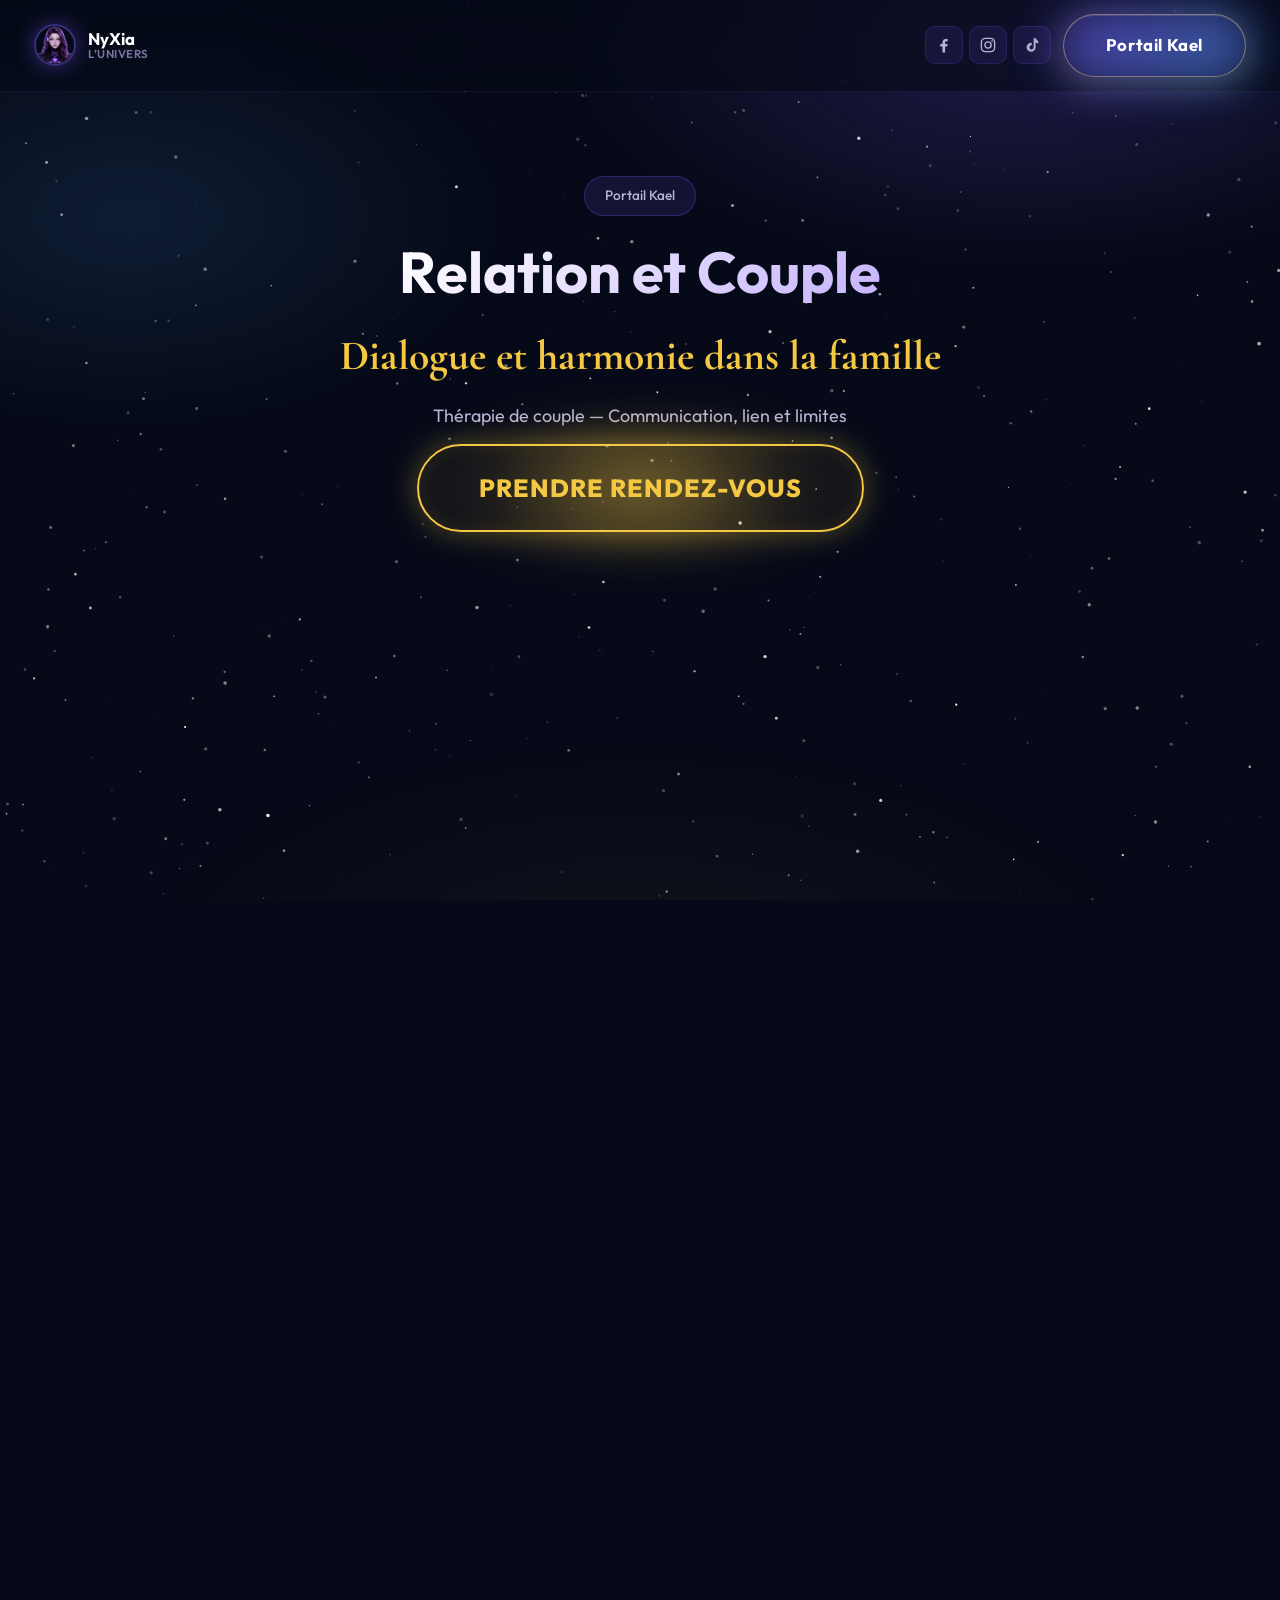
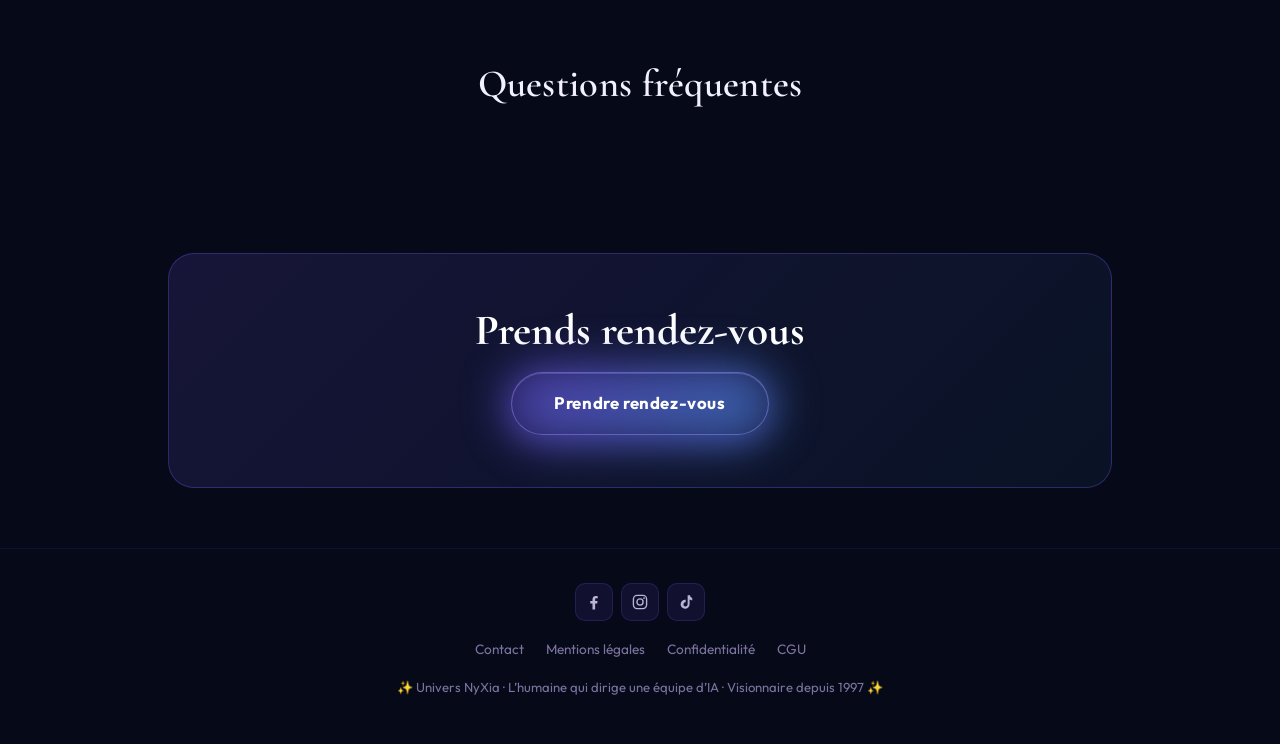
==== index.html @ 46ba29c6 "Add files via upload" ====
<!DOCTYPE html>
<html lang="fr">
<head>
<meta charset="UTF-8">
<meta name="viewport" content="width=device-width, initial-scale=1.0">
<title>Portail Kael | NyXia</title>
<meta name="description" content="Relation & Famille">
<link rel="icon" type="image/png" href="/images/FavIcon.png">
<link rel="preconnect" href="https://fonts.googleapis.com">
<link rel="preconnect" href="https://fonts.gstatic.com" crossorigin>
<link href="https://fonts.googleapis.com/css2?family=Cormorant+Garamond:ital,wght@0,500;0,600;0,700;1,600&family=Outfit:wght@300;400;500;600;700;800&family=Space+Grotesk:wght@500;600;700&display=swap" rel="stylesheet">
<link rel="stylesheet" href="/css/index.css">
</head>
<body>
<canvas id="starry-canvas"></canvas>
<div class="aura"></div>

<header class="site-header" id="nx-header"><a class="brand" href="/"><img src="/images/NyXia.png" alt="NyXia"><span class="brand-name"><b>NyXia</b><span>L’univers</span></span></a><div class="header-right"><div class="socials"><a class="social-btn" href="https://www.facebook.com/LeMiroirdeNyXia/" target="_blank" rel="noopener" aria-label="Facebook" title="Facebook"><svg viewBox="0 0 24 24" width="18" height="18" aria-hidden="true"><path fill="currentColor" d="M13.5 22v-8h2.8l.4-3.2h-3.2V8.7c0-.9.3-1.6 1.7-1.6H17V4.2c-.3 0-1.4-.2-2.6-.2-2.6 0-4.4 1.6-4.4 4.5v2.3H7V14h3v8h3.5z"/></svg></a><a class="social-btn" href="https://www.instagram.com/nyxia_ia/" target="_blank" rel="noopener" aria-label="Instagram" title="Instagram"><svg viewBox="0 0 24 24" width="18" height="18" aria-hidden="true"><rect x="3.2" y="3.2" width="17.6" height="17.6" rx="5" ry="5" fill="none" stroke="currentColor" stroke-width="1.8"/><circle cx="12" cy="12" r="4.1" fill="none" stroke="currentColor" stroke-width="1.8"/><circle cx="17.4" cy="6.8" r="1.15" fill="currentColor"/></svg></a><a class="social-btn" href="https://www.tiktok.com/@lemiroirdenyxia" target="_blank" rel="noopener" aria-label="TikTok" title="TikTok"><svg viewBox="0 0 24 24" width="18" height="18" aria-hidden="true"><path fill="currentColor" d="M14.2 3h3.1c.3 1.7 1.3 3.1 3 3.8v3.1c-1.2 0-2.4-.4-3.5-1.1v6.2a6 6 0 1 1-5.2-5.9v3.2a2.8 2.8 0 1 0 2.6 2.8V3z"/></svg></a></div><span class="cta-glass-wrap"><a class="btn-glass" style="border-color:rgba(244,200,66,.55);box-shadow:inset 0 1px 0 rgba(255,255,255,.18),0 8px 30px rgba(244,200,66,.16)" href="/login.html">Portail Kael</a></span></div></header>
<section class="hero" id="nx-hero"><span class="hero-eyebrow">Portail Kael </span><h1>Relation et Couple </h1><h2>Dialogue et harmonie dans la famille</h2><div class="hero-lead">Thérapie de couple — Communication, lien et limites</div><div class="hero-cta"><span class="cta-gold-wrap"><a class="btn-gold-xl" href="/login.html">Prendre Rendez-vous</a></span></div></section>
<section class="section-wrap" id="nx-problem"></section>
<section class="section-wrap" id="nx-journey"></section>
<section class="section-wrap" id="nx-content"></section>
<section class="section-wrap" id="nx-formation"></section>
<section class="section-wrap" id="nx-evolution"></section>
<section class="section-wrap" id="nx-atelier"></section>
<section class="section-wrap" id="nx-results"></section>
<section class="section-wrap" id="nx-proof"></section>
<section class="section-wrap" id="nx-tools"></section>
<section class="section-wrap" id="nx-transform"></section>
<section class="section-wrap" id="nx-faq"><div class="section-head"><h2 class="display">Questions fréquentes</h2></div></section>
<section class="cercle" id="nx-cta"><div class="cercle-inner"><h2>Prends rendez-vous</h2><div class="cercle-cta"><span class="cta-glass-wrap"><a class="btn-glass" href="#">Prendre rendez-vous</a></span></div></div></section>
<footer class="footer" id="nx-footer"><div class="footer-socials"><a class="social-btn" href="https://www.facebook.com/LeMiroirdeNyXia/" target="_blank" rel="noopener" aria-label="Facebook" title="Facebook"><svg viewBox="0 0 24 24" width="18" height="18" aria-hidden="true"><path fill="currentColor" d="M13.5 22v-8h2.8l.4-3.2h-3.2V8.7c0-.9.3-1.6 1.7-1.6H17V4.2c-.3 0-1.4-.2-2.6-.2-2.6 0-4.4 1.6-4.4 4.5v2.3H7V14h3v8h3.5z"/></svg></a><a class="social-btn" href="https://www.instagram.com/nyxia_ia/" target="_blank" rel="noopener" aria-label="Instagram" title="Instagram"><svg viewBox="0 0 24 24" width="18" height="18" aria-hidden="true"><rect x="3.2" y="3.2" width="17.6" height="17.6" rx="5" ry="5" fill="none" stroke="currentColor" stroke-width="1.8"/><circle cx="12" cy="12" r="4.1" fill="none" stroke="currentColor" stroke-width="1.8"/><circle cx="17.4" cy="6.8" r="1.15" fill="currentColor"/></svg></a><a class="social-btn" href="https://www.tiktok.com/@lemiroirdenyxia" target="_blank" rel="noopener" aria-label="TikTok" title="TikTok"><svg viewBox="0 0 24 24" width="18" height="18" aria-hidden="true"><path fill="currentColor" d="M14.2 3h3.1c.3 1.7 1.3 3.1 3 3.8v3.1c-1.2 0-2.4-.4-3.5-1.1v6.2a6 6 0 1 1-5.2-5.9v3.2a2.8 2.8 0 1 0 2.6 2.8V3z"/></svg></a></div><div class="footer-links"><a href="https://m.me/LeMiroirdeNyXia">Contact</a><a href="#">Mentions légales</a><a href="#">Confidentialité</a><a href="#">CGU</a></div><p class="footer-sign">✨ Univers NyXia · L’humaine qui dirige une équipe d’IA · Visionnaire depuis 1997 ✨</p></footer>

<script src="/js/starry-bg.js" defer></script>
</body>
</html>
---- css/index.css ----
*,*::before,*::after{margin:0;padding:0;box-sizing:border-box}
:root{
  --bg-deep:#060a18; --bg-card:#0e1430; --bg-card-hover:#141b3d;
  --primary:#7B5CFF; --secondary:#5A6CFF; --primary-light:#a78bfa; --blue:#4FA3FF;
  --primary-glow:rgba(123,92,255,.35); --gold:#F4C842; --green:#34d399;
  --text:#f1f0ff; --text-secondary:#b9b3d6; --text-muted:#7c73a0;
  --border:rgba(123,92,255,.18); --radius:18px; --radius-sm:11px;
  --shadow-glow:0 16px 48px rgba(123,92,255,.16);
  --transition:.3s cubic-bezier(.4,0,.2,1);
}
html{scroll-behavior:smooth}
body{font-family:Outfit,-apple-system,BlinkMacSystemFont,sans-serif;background:var(--bg-deep);color:var(--text);line-height:1.6;min-height:100vh;overflow-x:hidden}
a{color:var(--primary-light);text-decoration:none;transition:color var(--transition)}
a:hover{color:#fff}
img{max-width:100%;display:block}
button{cursor:pointer;font-family:inherit;border:none;outline:none;color:inherit}
:focus-visible{outline:2px solid var(--primary-light);outline-offset:3px;border-radius:6px}
.display{font-family:'Cormorant Garamond',Georgia,serif;font-weight:700;letter-spacing:.3px}

#starry-canvas{position:fixed;inset:0;z-index:0;pointer-events:none}
.aura{position:fixed;inset:0;z-index:0;pointer-events:none;
  background:
    radial-gradient(60% 40% at 80% 6%,rgba(123,92,255,.2),transparent 60%),
    radial-gradient(50% 40% at 10% 24%,rgba(79,163,255,.12),transparent 60%),
    radial-gradient(70% 50% at 50% 112%,rgba(244,200,66,.06),transparent 60%);
}

/* ─────────── HEADER ─────────── */
.site-header{
  position:sticky;top:0;z-index:20;display:flex;align-items:center;justify-content:space-between;gap:16px;
  padding:14px clamp(16px,4vw,34px);border-bottom:1px solid rgba(123,92,255,.1);
  backdrop-filter:blur(14px);background:rgba(6,10,24,.62);
}
.brand{display:flex;align-items:center;gap:12px;color:#fff;font-weight:600}
.brand img{width:42px;height:42px;border-radius:50%;object-fit:cover;border:2px solid rgba(123,92,255,.45);box-shadow:0 0 22px rgba(123,92,255,.4)}
.brand-name{display:flex;flex-direction:column;line-height:1.1}
.brand-name b{font-size:1.05rem;font-weight:700}
.brand-name span{font-size:.72rem;color:var(--text-muted);letter-spacing:.5px;text-transform:uppercase}
.header-right{display:flex;align-items:center;gap:12px;flex-wrap:wrap;justify-content:flex-end}
.socials{display:flex;gap:6px}
.social-btn{width:38px;height:38px;border-radius:10px;display:flex;align-items:center;justify-content:center;
  background:rgba(123,92,255,.1);border:1px solid var(--border);color:var(--text-secondary);transition:all var(--transition)}
.social-btn:hover{color:#fff;border-color:var(--primary);background:rgba(123,92,255,.22);transform:translateY(-1px)}
.social-btn svg{width:18px;height:18px;fill:currentColor}
.btn-primary{padding:10px 22px;border-radius:var(--radius-sm);background:linear-gradient(135deg,var(--primary),var(--secondary));
  color:#fff;font-size:.875rem;font-weight:600;white-space:nowrap;box-shadow:0 4px 16px var(--primary-glow);
  transition:transform var(--transition),box-shadow var(--transition)}
.btn-primary:hover{transform:translateY(-1px);box-shadow:0 6px 26px var(--primary-glow);color:#fff}
.btn-ghost{padding:10px 22px;border-radius:var(--radius-sm);white-space:nowrap;background:rgba(123,92,255,.1);
  border:1px solid var(--border);color:var(--text);font-size:.875rem;font-weight:600;transition:all var(--transition)}
.btn-ghost:hover{border-color:var(--primary);background:rgba(123,92,255,.2);color:#fff}
@media(max-width:560px){.socials{display:none}}

/* ─────────── HERO ─────────── */
.hero{position:relative;z-index:1;max-width:1120px;margin:0 auto;
  padding:clamp(44px,7vw,84px) clamp(20px,4vw,28px) 30px;text-align:center}
.hero-eyebrow{display:inline-flex;align-items:center;gap:8px;padding:8px 20px;border-radius:50px;
  background:rgba(123,92,255,.12);border:1px solid rgba(123,92,255,.28);color:var(--text-secondary);
  font-size:.85rem;font-weight:500;margin-bottom:24px}
.hero h1{font-size:clamp(2.2rem,5.4vw,3.6rem);line-height:1.1;margin-bottom:20px;
  background:linear-gradient(135deg,#fff 26%,var(--primary-light));
  -webkit-background-clip:text;-webkit-text-fill-color:transparent;background-clip:text}
.hero h2{font-family:'Cormorant Garamond',serif;font-size:clamp(1.8rem,4vw,2.6rem);color:var(--gold);margin-bottom:12px}
.hero-lead{color:var(--text-secondary);font-size:1.12rem;max-width:640px;margin:0 auto 14px}
.hero-lead b{color:#fff;font-weight:600}
.hero-note{color:var(--text-muted);font-size:.98rem;font-style:italic;max-width:560px;margin:0 auto 28px}
.hero-cta{display:flex;flex-wrap:wrap;gap:12px;justify-content:center}

/* ─────────── GLOBAL LAYOUTS ─────────── */
.section-wrap{position:relative;z-index:1;max-width:1000px;margin:0 auto;padding:clamp(30px,5vw,52px) clamp(20px,4vw,28px)}
.section-head{text-align:center;margin-bottom:34px}

.section-head .kicker{
  display:block;
  color:var(--gold);
  font-family:'Cormorant Garamond',Georgia,serif;
  font-size:clamp(2.2rem, 4.5vw, 3.2rem); 
  font-weight:700;
  letter-spacing:1px;
  text-transform:uppercase;
  margin-bottom:16px;
  text-shadow:0 0 20px rgba(244,200,66,0.4);
  line-height:1.1;
}

.section-head h2{font-size:clamp(1.8rem, 3.2vw, 2.4rem); color:var(--text); margin-bottom:8px; font-weight:600;}
.section-head h3{font-family:'Cormorant Garamond',serif;font-size:1.8rem;color:var(--primary-light);margin-top:10px}
.section-head p{color:var(--text-muted);font-size:.98rem;max-width:560px;margin:0 auto}
.text-block{max-width:700px;margin:0 auto;text-align:center;color:var(--text-secondary);}
.text-block p{margin-bottom:1rem;}
.text-block h3{font-family:'Cormorant Garamond',Georgia,serif;color:var(--text);font-size:1.8rem;margin:1.5rem 0 0.5rem;}
.text-block h2{font-family:'Cormorant Garamond',serif;font-size:clamp(1.8rem,4vw,2.5rem);color:#fff;margin:1.5rem 0 0.5rem;}
.text-block strong{color:#fff;font-weight:600;}

/* ─────────── IMAGE GLOW & FLOAT ─────────── */
.img-frame{position:relative;max-width:700px;margin:40px auto;padding:10px;border-radius:var(--radius);border:1px solid rgba(123,92,255,.2);background:rgba(14,20,48,.4)}
.img-frame::before{content:'';position:absolute;top:50%;left:50%;transform:translate(-50%,-50%);width:100%;height:100%;max-width:500px;max-height:500px;background:radial-gradient(circle,var(--primary-glow),transparent 70%);z-index:-1;filter:blur(30px);opacity:0.6;pointer-events:none;animation:glow-pulse 4s ease-in-out infinite}
.img-frame img{width:100%;height:auto;border-radius:14px;animation:float-soft 6s ease-in-out infinite;box-shadow:0 10px 30px rgba(0,0,0,0.3)}
.img-frame.large{max-width:800px}
@keyframes float-soft{0%,100%{transform:translateY(0)}50%{transform:translateY(-10px)}}
@keyframes glow-pulse{0%,100%{opacity:0.4}50%{opacity:0.8}}

.split-layout{display:grid;grid-template-columns:1fr 1fr;gap:40px;align-items:center;margin:40px 0;}
@media(max-width:760px){.split-layout{grid-template-columns:1fr}}

/* ─────────── PARCOURS LIST ─────────── */
.parcours-list{text-align:left;max-width:700px;margin:30px auto;display:grid;grid-template-columns:1fr 1fr;gap:20px}
@media(max-width:680px){.parcours-list{grid-template-columns:1fr}}
.parcours-item{padding-left:20px;border-left:2px solid rgba(123,92,255,.3)}
.parcours-item h4{font-family:'Cormorant Garamond',serif;font-size:1.3rem;color:var(--gold);margin-bottom:4px}
.parcours-item p{font-size:.9rem;color:var(--text-secondary)}

/* ─────────── CHAT BULLES ─────────── */
.chat-container{background:var(--bg-card);border:1px solid var(--border);border-radius:var(--radius);padding:24px;margin:20px 0;display:flex;flex-direction:column;gap:16px}
.chat-bubble{padding:14px 20px;border-radius:16px;max-width:85%;font-size:.95rem;line-height:1.5}
.chat-writer{background:rgba(79,163,255,.1);border:1px solid rgba(79,163,255,.3);align-self:flex-start;border-bottom-left-radius:4px}
.chat-alex{background:rgba(244,200,66,.1);border:1px solid rgba(244,200,66,.3);align-self:flex-end;border-bottom-right-radius:4px;color:#F4C842}
.chat-author{font-size:.75rem;font-weight:700;text-transform:uppercase;letter-spacing:1px;margin-bottom:4px;display:block}

/* ─────────── FEATURES BADGES ─────────── */
.features-row{display:flex;flex-wrap:wrap;gap:10px;justify-content:center;margin:24px 0}
.feature-badge{background:rgba(123,92,255,.1);border:1px solid rgba(123,92,255,.3);color:var(--primary-light);padding:8px 16px;border-radius:50px;font-size:.85rem;font-weight:600}
.feature-badge.gold{color:var(--gold);border-color:rgba(244,200,66,.3);background:rgba(244,200,66,.1)}

/* ─────────── ATELIER GRID & PASTILLES ─────────── */
.atelier-grid{display:grid;grid-template-columns:repeat(auto-fit,minmax(280px,1fr));gap:18px;margin-top:30px}
.atelier-card{background:linear-gradient(180deg,rgba(14,20,48,.7),rgba(14,20,48,.35));border:1px solid var(--border);border-radius:var(--radius);padding:24px;text-align:center;transition:all var(--transition)}
.atelier-card:hover{border-color:rgba(123,92,255,.4);transform:translateY(-3px);box-shadow:var(--shadow-glow)}

.atelier-pastille{width:100px;height:100px;border-radius:50%;margin:0 auto 16px;overflow:hidden;display:flex;align-items:center;justify-content:center;border:2px solid rgba(123,92,255,.45);background:rgba(15,28,63,.8);box-shadow:0 0 30px rgba(123,92,255,.4);position:relative}
.atelier-pastille img{width:100%;height:100%;object-fit:cover}
.atelier-pastille::after{content:'';position:absolute;inset:0;border-radius:50%;box-shadow:inset 0 0 20px rgba(123,92,255,.2);pointer-events:none}

.atelier-card h4{font-family:'Cormorant Garamond',serif;font-size:1.6rem;color:#fff;margin-bottom:4px}
.atelier-card .role{color:var(--gold);font-size:.8rem;font-weight:700;text-transform:uppercase;letter-spacing:1px;margin-bottom:12px;display:block}
.atelier-card p{font-size:.9rem;color:var(--text-secondary)}

/* ─────────── TEMOIGNAGES / AUTEURS & COUVERTURES ─────────── */
.auteurs-grid{display:grid;grid-template-columns:repeat(auto-fit,minmax(280px,1fr));gap:20px;margin-top:30px}
.auteur-card{background:rgba(14,20,48,.7);border:1px solid var(--border);border-radius:var(--radius);padding:30px 24px;text-align:center;transition:all var(--transition)}
.auteur-card:hover{border-color:rgba(244,200,66,.4);box-shadow:0 0 25px rgba(244,200,66,.15)}

.auteur-cover{
  width:140px; height:140px; margin:0 auto 20px; border-radius:12px; overflow:hidden; 
  border:2px solid rgba(123,92,255,.4); background:rgba(15,28,63,.8); 
  box-shadow:0 0 25px rgba(123,92,255,.35); position:relative; 
  animation:float-soft 6s ease-in-out infinite;
}
.auteur-cover img{width:100%; height:100%; object-fit:cover}
.auteur-cover::after{content:''; position:absolute; inset:0; box-shadow: inset 0 0 20px rgba(0,0,0,0.4); pointer-events:none;}

.auteur-card h4{font-family:'Cormorant Garamond',serif;font-size:1.6rem;color:var(--primary-light);margin-bottom:4px}
.auteur-card h5{font-size:1rem;color:var(--gold);margin-bottom:12px;font-weight:600}
.auteur-card p{font-size:.9rem;color:var(--text-secondary)}

/* ─────────── BANDEAU LIVRES 3D ─────────── */
.books-banner{
  width:100%; max-width:1100px; margin:50px auto; overflow:hidden; padding:20px 0; position:relative;
  -webkit-mask-image:linear-gradient(to right, transparent, #000 10%, #000 90%, transparent);
  mask-image:linear-gradient(to right, transparent, #000 10%, #000 90%, transparent);
}
.books-track{
  display:flex; gap:40px; width:max-content; 
  animation:scroll-left 25s linear infinite;
}
.book-item{
  width:160px; height:240px; border-radius:6px; overflow:hidden; border:1px solid rgba(123,92,255,.3); background:#0e1430;
  box-shadow:0 15px 40px rgba(0,0,0,0.5), 0 0 20px var(--primary-glow);
  transform:perspective(1000px) rotateY(-15deg); 
  transition:transform 0.3s ease;
}
.book-item:hover{ animation-play-state:paused; transform:perspective(1000px) rotateY(0deg) scale(1.05); }
.book-item img{width:100%; height:100%; object-fit:cover}
@keyframes scroll-left { 0% { transform: translateX(0); } 100% { transform: translateX(-50%); } }

.diane-block{margin-top:30px;background:linear-gradient(135deg,rgba(123,92,255,.14),rgba(79,163,255,.06));border:1px solid rgba(123,92,255,.3);padding:30px;border-radius:var(--radius);text-align:center}

/* ─────────── START CARDS (Tu peux commencer) ─────────── */
.start-cards{display:grid;grid-template-columns:repeat(auto-fit,minmax(280px,1fr));gap:16px;max-width:800px;margin:30px auto}
.start-card{background:rgba(14,20,48,.6);border-left:3px solid var(--gold);padding:18px 22px;border-radius:0 12px 12px 0;color:var(--text);font-weight:500;transition:transform var(--transition)}
.start-card:hover{transform:translateX(5px)}

/* ─────────── FAQ ACCORDION ─────────── */
.faq-container{max-width:800px;margin:30px auto}
.faq-item{background:var(--bg-card);border:1px solid var(--border);border-radius:var(--radius-sm);margin-bottom:12px;overflow:hidden}
.faq-item summary{padding:18px 24px;cursor:pointer;font-family:'Cormorant Garamond',serif;font-size:1.2rem;color:var(--text);font-weight:600;list-style:none;display:flex;justify-content:space-between;align-items:center}
.faq-item summary::-webkit-details-marker{display:none}
.faq-item summary::after{content:'+';font-size:1.5rem;color:var(--primary-light);transition:transform var(--transition)}
.faq-item[open] summary::after{transform:rotate(45deg)}
.faq-content{padding:0 24px 18px;color:var(--text-secondary);font-size:.95rem;line-height:1.6}

/* ─────────── CERCLE (invitation) ─────────── */
.cercle{position:relative;z-index:1;max-width:1000px;margin:0 auto;padding:clamp(28px,5vw,52px) clamp(20px,4vw,28px) 60px}
.cercle-inner{text-align:center;background:linear-gradient(135deg,rgba(123,92,255,.14),rgba(79,163,255,.06));
  border:1px solid rgba(123,92,255,.3);border-radius:26px;padding:clamp(30px,5vw,52px)}
.cercle-inner .kicker{color:var(--primary-light);font-size:.9rem;font-weight:600;margin-bottom:12px; display:block; text-transform:uppercase; letter-spacing:1px;}
.cercle-inner h2{font-family:'Cormorant Garamond',Georgia,serif;font-weight:700;font-size:clamp(1.9rem,3.8vw,2.7rem);color:#fff;line-height:1.15;margin-bottom:16px}
.cercle-inner p{color:var(--text-secondary);font-size:1.02rem;line-height:1.65;max-width:620px;margin:0 auto 24px}
.cercle-cta{display:flex;flex-wrap:wrap;gap:12px;justify-content:center}

/* ─────────── FOOTER ─────────── */
.footer{position:relative;z-index:1;text-align:center;padding:34px 20px 46px;border-top:1px solid rgba(123,92,255,.1)}
.footer-socials{display:flex;gap:8px;justify-content:center;margin-bottom:18px}
.footer-links{display:flex;flex-wrap:wrap;gap:8px 22px;justify-content:center;margin-bottom:16px}
.footer-links a{color:var(--text-muted);font-size:.85rem}
.footer-links a:hover{color:var(--primary-light)}
.footer-sign{color:var(--text-muted);font-size:.82rem}
.footer-sign b{color:var(--primary-light);font-weight:600}

/* ─────────── BOUTON GLASS ─────────── */
.cta-glass-wrap{display:inline-block;animation:float-soft 5s ease-in-out infinite}
.btn-glass{
  position:relative; z-index:1; display:inline-block;
  padding:17px 42px; border-radius:50px;
  font-size:1.05rem; font-weight:700; letter-spacing:.6px; white-space:nowrap;
  color:#fff; background:rgba(123,92,255,.10);
  border:1px solid rgba(167,139,250,.5);
  backdrop-filter:blur(12px); -webkit-backdrop-filter:blur(12px);
  box-shadow:inset 0 1px 0 rgba(255,255,255,.18), 0 8px 30px rgba(123,92,255,.25);
  transition:transform .35s cubic-bezier(.4,0,.2,1), background .35s ease, box-shadow .35s ease, border-color .35s ease;
}
.btn-glass::before{
  content:''; position:absolute; inset:-7px; border-radius:inherit; z-index:-1;
  background:linear-gradient(135deg,var(--primary),var(--blue));
  filter:blur(24px); opacity:.55;
  animation:glow-pulse 4s ease-in-out infinite;
}
.btn-glass:hover{
  transform:translateY(-3px); color:#fff;
  background:rgba(123,92,255,.20); border-color:rgba(167,139,250,.85);
  box-shadow:inset 0 1px 0 rgba(255,255,255,.28), 0 14px 42px rgba(123,92,255,.45);
}

/* ─────────── BOUTON OR XL ─────────── */
.cta-gold-wrap{display:inline-block;animation:float-soft 5s ease-in-out infinite}
.btn-gold-xl{
  position:relative; z-index:1; display:inline-block;
  padding:22px 60px; border-radius:50px;
  font-size:clamp(1.15rem,2.6vw,1.55rem);
  font-weight:800; letter-spacing:1px; text-transform:uppercase;
  color:var(--gold); background:rgba(244,200,66,.06);
  border:2px solid var(--gold);
  box-shadow:0 0 30px rgba(244,200,66,.35), inset 0 0 20px rgba(244,200,66,.10);
  transition:transform .35s cubic-bezier(.4,0,.2,1), background .35s ease, box-shadow .35s ease, color .35s ease;
}
.btn-gold-xl::before{
  content:''; position:absolute; inset:-12px; border-radius:inherit; z-index:-1;
  background:radial-gradient(circle, rgba(244,200,66,.6), transparent 70%);
  filter:blur(26px); opacity:.7;
  animation:glow-pulse 3.5s ease-in-out infinite;
}
.btn-gold-xl:hover{
  transform:translateY(-3px) scale(1.03); color:#fff;
  background:rgba(244,200,66,.16);
  box-shadow:0 0 55px rgba(244,200,66,.6), inset 0 0 26px rgba(244,200,66,.22);
}
@media(max-width:560px){.btn-gold-xl{padding:18px 34px;letter-spacing:.5px}.btn-glass{padding:15px 32px}}

@media(prefers-reduced-motion:reduce){*{animation:none!important;scroll-behavior:auto!important;transition:none!important}}

/* ── Preuve sociale ── */
.quote-card {
  background: rgba(14,20,48,.7);
  border: 1px solid var(--border);
  border-left: 4px solid var(--gold);
  padding: 24px;
  border-radius: 0 12px 12px 0;
  margin: 10px auto;
  max-width: 600px;
  text-align: left;
  font-style: italic;
}
.quote-hook{color:var(--gold); font-weight:700; font-style:normal; font-size:1.08rem; line-height:1.5; margin-bottom:12px}
.testi-author{display:block; margin-top:10px; color:var(--primary-light); font-weight:700; font-style:normal; font-size:.95rem}
.testi-grid {
  display: flex;
  flex-wrap: wrap;
  gap: 24px;
  justify-content: center;
  margin-top: 30px;
}
.testi-video {
  flex: 1 1 250px;
  max-width: 300px;
  border-radius: 16px;
  overflow: hidden;
  border: 1px solid var(--border);
  background: #000;
  box-shadow: 0 10px 30px rgba(0,0,0,0.3);
}
.testi-video video {
  width: 100%;
  height: auto;
  display: block;
}
.testi-video.large-video {
  max-width: 380px;
}
.testi-video-solo {
  display: flex;
  justify-content: center;
  margin: 34px auto 44px;
}
.testi-fb {
  flex: 1 1 300px;
  max-width: 450px;
  border-radius: 16px;
  overflow: hidden;
  border: 1px solid var(--border);
  background: rgba(14,20,48,.7);
  padding: 15px;
  box-shadow: 0 10px 30px rgba(0,0,0,0.3);
  display: flex;
  flex-direction: column;
  gap: 12px;
}
.testi-fb img {
  width: 100%;
  height: auto;
  border-radius: 8px;
  display: block;
  box-shadow: 0 4px 12px rgba(0,0,0,0.4);
}
.testi-title {
  text-align: center;
  margin-top: 8px;
  font-family: 'Cormorant Garamond',serif;
  font-size: 1.2rem;
  color: var(--primary-light);
  font-weight: 600;
}
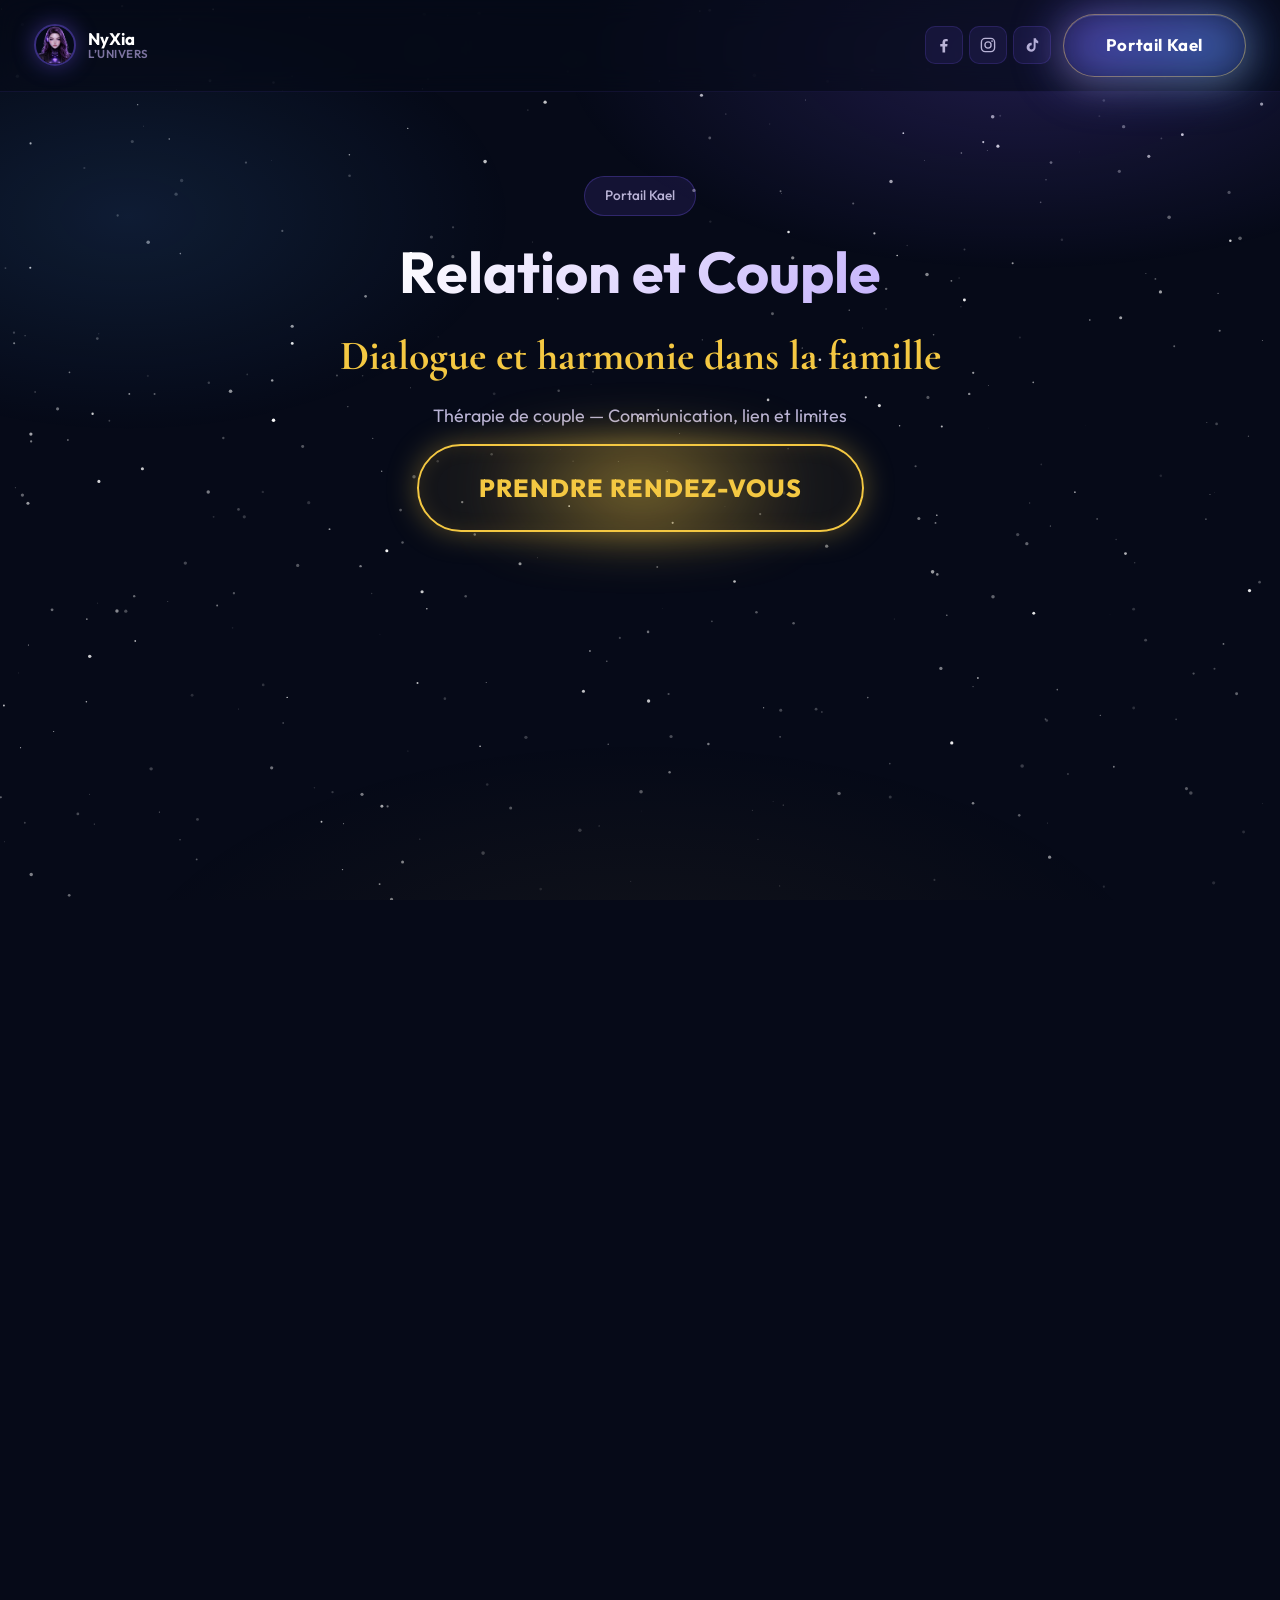
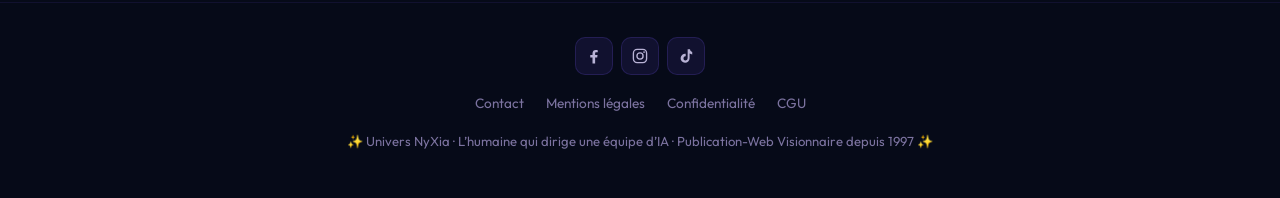
==== commit 6224f065: "Add files via upload" ====
--- a/index.html
+++ b/index.html
@@ -3,7 +3,7 @@
 <head>
 <meta charset="UTF-8">
 <meta name="viewport" content="width=device-width, initial-scale=1.0">
-<title>Portail Kael | NyXia</title>
+<title>Portail Kael - Relation & Couple | NyXia</title>
 <meta name="description" content="Relation & Famille">
 <link rel="icon" type="image/png" href="/images/FavIcon.png">
 <link rel="preconnect" href="https://fonts.googleapis.com">
@@ -27,9 +27,9 @@
 <section class="section-wrap" id="nx-proof"></section>
 <section class="section-wrap" id="nx-tools"></section>
 <section class="section-wrap" id="nx-transform"></section>
-<section class="section-wrap" id="nx-faq"><div class="section-head"><h2 class="display">Questions fréquentes</h2></div></section>
-<section class="cercle" id="nx-cta"><div class="cercle-inner"><h2>Prends rendez-vous</h2><div class="cercle-cta"><span class="cta-glass-wrap"><a class="btn-glass" href="#">Prendre rendez-vous</a></span></div></div></section>
-<footer class="footer" id="nx-footer"><div class="footer-socials"><a class="social-btn" href="https://www.facebook.com/LeMiroirdeNyXia/" target="_blank" rel="noopener" aria-label="Facebook" title="Facebook"><svg viewBox="0 0 24 24" width="18" height="18" aria-hidden="true"><path fill="currentColor" d="M13.5 22v-8h2.8l.4-3.2h-3.2V8.7c0-.9.3-1.6 1.7-1.6H17V4.2c-.3 0-1.4-.2-2.6-.2-2.6 0-4.4 1.6-4.4 4.5v2.3H7V14h3v8h3.5z"/></svg></a><a class="social-btn" href="https://www.instagram.com/nyxia_ia/" target="_blank" rel="noopener" aria-label="Instagram" title="Instagram"><svg viewBox="0 0 24 24" width="18" height="18" aria-hidden="true"><rect x="3.2" y="3.2" width="17.6" height="17.6" rx="5" ry="5" fill="none" stroke="currentColor" stroke-width="1.8"/><circle cx="12" cy="12" r="4.1" fill="none" stroke="currentColor" stroke-width="1.8"/><circle cx="17.4" cy="6.8" r="1.15" fill="currentColor"/></svg></a><a class="social-btn" href="https://www.tiktok.com/@lemiroirdenyxia" target="_blank" rel="noopener" aria-label="TikTok" title="TikTok"><svg viewBox="0 0 24 24" width="18" height="18" aria-hidden="true"><path fill="currentColor" d="M14.2 3h3.1c.3 1.7 1.3 3.1 3 3.8v3.1c-1.2 0-2.4-.4-3.5-1.1v6.2a6 6 0 1 1-5.2-5.9v3.2a2.8 2.8 0 1 0 2.6 2.8V3z"/></svg></a></div><div class="footer-links"><a href="https://m.me/LeMiroirdeNyXia">Contact</a><a href="#">Mentions légales</a><a href="#">Confidentialité</a><a href="#">CGU</a></div><p class="footer-sign">✨ Univers NyXia · L’humaine qui dirige une équipe d’IA · Visionnaire depuis 1997 ✨</p></footer>
+
+
+<footer class="footer" id="nx-footer"><div class="footer-socials"><a class="social-btn" href="https://www.facebook.com/LeMiroirdeNyXia/" target="_blank" rel="noopener" aria-label="Facebook" title="Facebook"><svg viewBox="0 0 24 24" width="18" height="18" aria-hidden="true"><path fill="currentColor" d="M13.5 22v-8h2.8l.4-3.2h-3.2V8.7c0-.9.3-1.6 1.7-1.6H17V4.2c-.3 0-1.4-.2-2.6-.2-2.6 0-4.4 1.6-4.4 4.5v2.3H7V14h3v8h3.5z"/></svg></a><a class="social-btn" href="https://www.instagram.com/nyxia_ia/" target="_blank" rel="noopener" aria-label="Instagram" title="Instagram"><svg viewBox="0 0 24 24" width="18" height="18" aria-hidden="true"><rect x="3.2" y="3.2" width="17.6" height="17.6" rx="5" ry="5" fill="none" stroke="currentColor" stroke-width="1.8"/><circle cx="12" cy="12" r="4.1" fill="none" stroke="currentColor" stroke-width="1.8"/><circle cx="17.4" cy="6.8" r="1.15" fill="currentColor"/></svg></a><a class="social-btn" href="https://www.tiktok.com/@lemiroirdenyxia" target="_blank" rel="noopener" aria-label="TikTok" title="TikTok"><svg viewBox="0 0 24 24" width="18" height="18" aria-hidden="true"><path fill="currentColor" d="M14.2 3h3.1c.3 1.7 1.3 3.1 3 3.8v3.1c-1.2 0-2.4-.4-3.5-1.1v6.2a6 6 0 1 1-5.2-5.9v3.2a2.8 2.8 0 1 0 2.6 2.8V3z"/></svg></a></div><div class="footer-links"><a href="https://m.me/LeMiroirdeNyXia">Contact</a><a href="#">Mentions légales</a><a href="#">Confidentialité</a><a href="#">CGU</a></div><p class="footer-sign">✨ Univers NyXia · L’humaine qui dirige une équipe d’IA · Publication-Web Visionnaire depuis 1997 ✨</p></footer>
 
 <script src="/js/starry-bg.js" defer></script>
 </body>
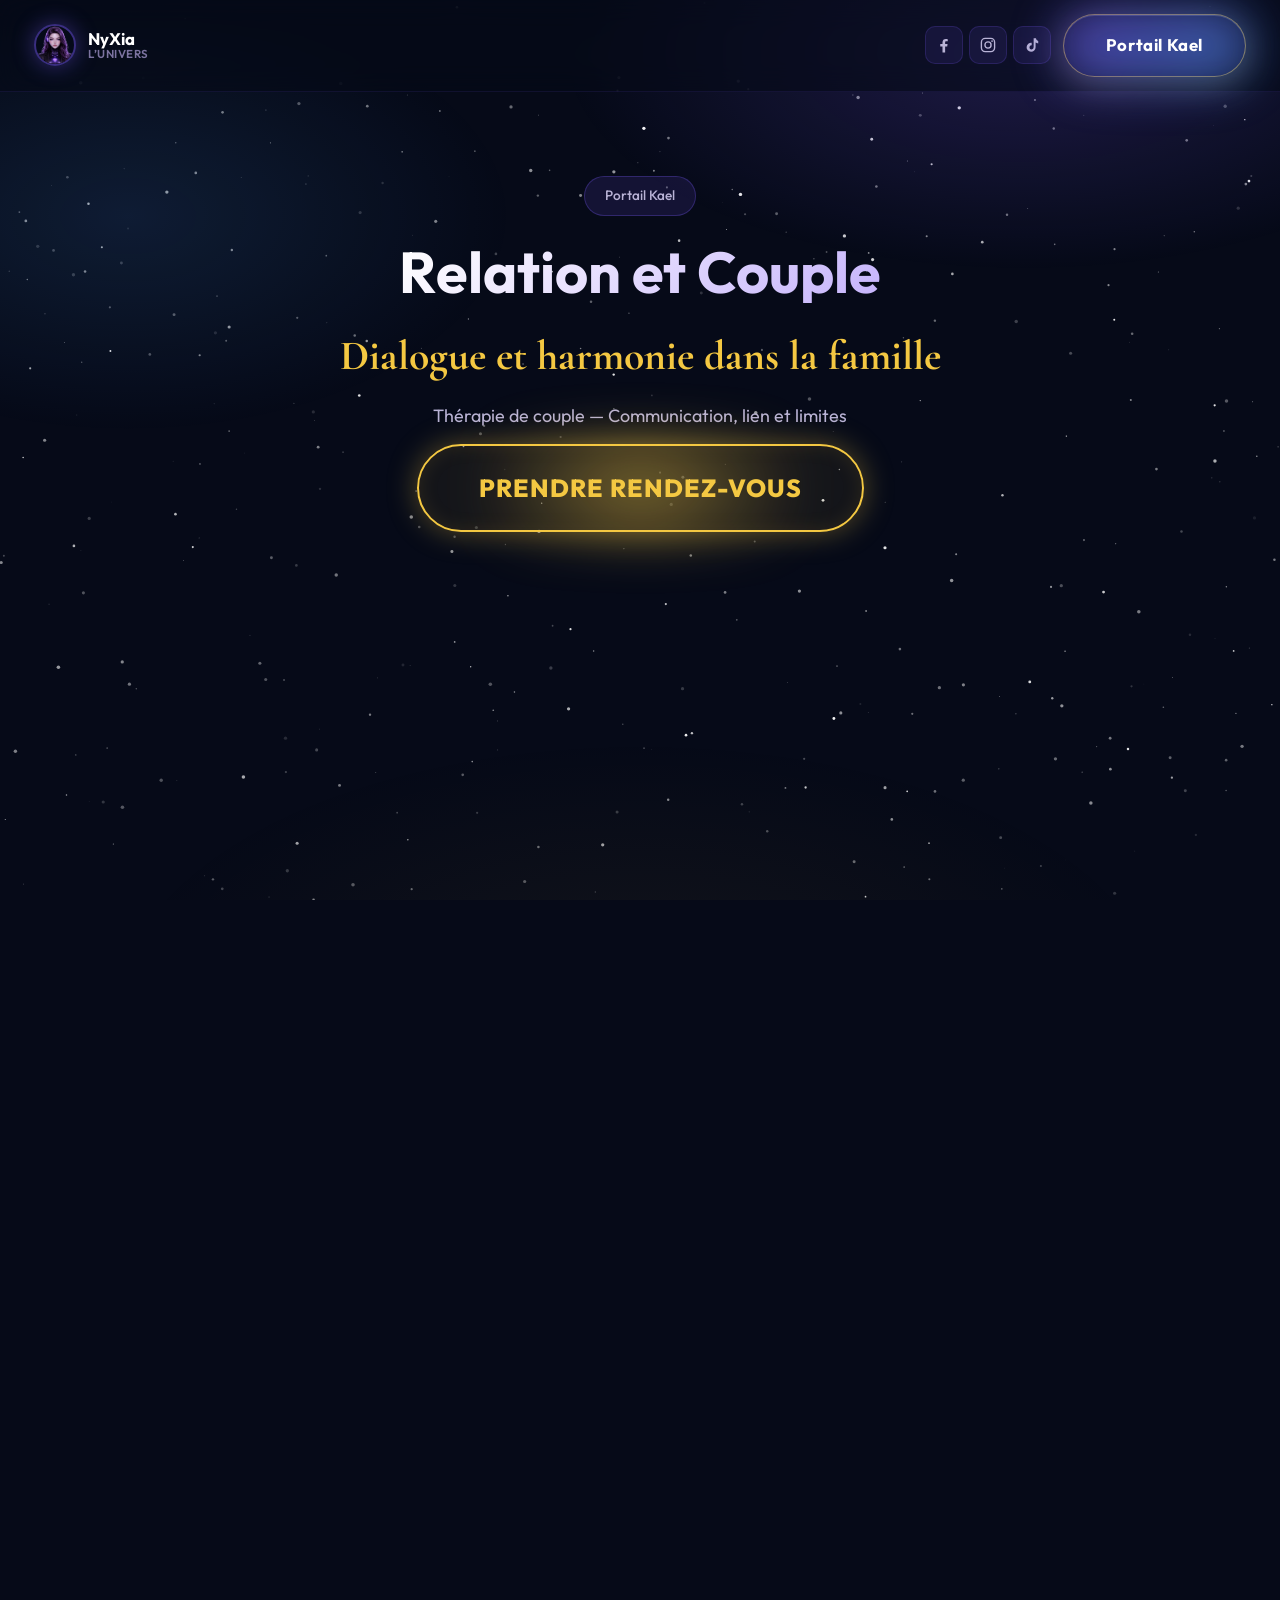
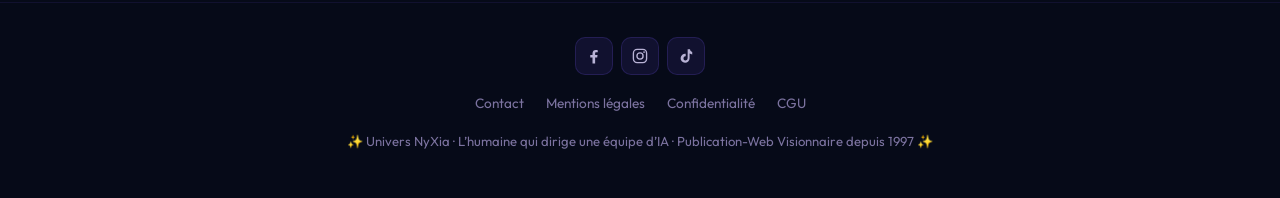
==== commit 13c45b00: "Fix social media links in site header Updated social media links in the header for Facebook, Instagr" ====
--- a/index.html
+++ b/index.html
@@ -15,7 +15,7 @@
 <canvas id="starry-canvas"></canvas>
 <div class="aura"></div>
 
-<header class="site-header" id="nx-header"><a class="brand" href="/"><img src="/images/NyXia.png" alt="NyXia"><span class="brand-name"><b>NyXia</b><span>L’univers</span></span></a><div class="header-right"><div class="socials"><a class="social-btn" href="https://www.facebook.com/LeMiroirdeNyXia/" target="_blank" rel="noopener" aria-label="Facebook" title="Facebook"><svg viewBox="0 0 24 24" width="18" height="18" aria-hidden="true"><path fill="currentColor" d="M13.5 22v-8h2.8l.4-3.2h-3.2V8.7c0-.9.3-1.6 1.7-1.6H17V4.2c-.3 0-1.4-.2-2.6-.2-2.6 0-4.4 1.6-4.4 4.5v2.3H7V14h3v8h3.5z"/></svg></a><a class="social-btn" href="https://www.instagram.com/nyxia_ia/" target="_blank" rel="noopener" aria-label="Instagram" title="Instagram"><svg viewBox="0 0 24 24" width="18" height="18" aria-hidden="true"><rect x="3.2" y="3.2" width="17.6" height="17.6" rx="5" ry="5" fill="none" stroke="currentColor" stroke-width="1.8"/><circle cx="12" cy="12" r="4.1" fill="none" stroke="currentColor" stroke-width="1.8"/><circle cx="17.4" cy="6.8" r="1.15" fill="currentColor"/></svg></a><a class="social-btn" href="https://www.tiktok.com/@lemiroirdenyxia" target="_blank" rel="noopener" aria-label="TikTok" title="TikTok"><svg viewBox="0 0 24 24" width="18" height="18" aria-hidden="true"><path fill="currentColor" d="M14.2 3h3.1c.3 1.7 1.3 3.1 3 3.8v3.1c-1.2 0-2.4-.4-3.5-1.1v6.2a6 6 0 1 1-5.2-5.9v3.2a2.8 2.8 0 1 0 2.6 2.8V3z"/></svg></a></div><span class="cta-glass-wrap"><a class="btn-glass" style="border-color:rgba(244,200,66,.55);box-shadow:inset 0 1px 0 rgba(255,255,255,.18),0 8px 30px rgba(244,200,66,.16)" href="/login.html">Portail Kael</a></span></div></header>
+<header class="site-header" id="nx-header"><a class="brand" href="/"><img src="/images/NyXia.png" alt="NyXia"><span class="brand-name"><b>NyXia</b><span>L’univers</span></span></a><div class="header-right"><div class="socials"><a class="social-btn" href="https://www.facebook.com/UniversNyXia" target="_blank" rel="noopener" aria-label="Facebook" title="Facebook"><svg viewBox="0 0 24 24" width="18" height="18" aria-hidden="true"><path fill="currentColor" d="M13.5 22v-8h2.8l.4-3.2h-3.2V8.7c0-.9.3-1.6 1.7-1.6H17V4.2c-.3 0-1.4-.2-2.6-.2-2.6 0-4.4 1.6-4.4 4.5v2.3H7V14h3v8h3.5z"/></svg></a><a class="social-btn" href="https://www.instagram.com/nyxia_ia/" target="_blank" rel="noopener" aria-label="Instagram" title="Instagram"><svg viewBox="0 0 24 24" width="18" height="18" aria-hidden="true"><rect x="3.2" y="3.2" width="17.6" height="17.6" rx="5" ry="5" fill="none" stroke="currentColor" stroke-width="1.8"/><circle cx="12" cy="12" r="4.1" fill="none" stroke="currentColor" stroke-width="1.8"/><circle cx="17.4" cy="6.8" r="1.15" fill="currentColor"/></svg></a><a class="social-btn" href="https://www.tiktok.com/@univers_nyxia?lang=fr" target="_blank" rel="noopener" aria-label="TikTok" title="TikTok"><svg viewBox="0 0 24 24" width="18" height="18" aria-hidden="true"><path fill="currentColor" d="M14.2 3h3.1c.3 1.7 1.3 3.1 3 3.8v3.1c-1.2 0-2.4-.4-3.5-1.1v6.2a6 6 0 1 1-5.2-5.9v3.2a2.8 2.8 0 1 0 2.6 2.8V3z"/></svg></a></div><span class="cta-glass-wrap"><a class="btn-glass" style="border-color:rgba(244,200,66,.55);box-shadow:inset 0 1px 0 rgba(255,255,255,.18),0 8px 30px rgba(244,200,66,.16)" href="/login.html">Portail Kael</a></span></div></header>
 <section class="hero" id="nx-hero"><span class="hero-eyebrow">Portail Kael </span><h1>Relation et Couple </h1><h2>Dialogue et harmonie dans la famille</h2><div class="hero-lead">Thérapie de couple — Communication, lien et limites</div><div class="hero-cta"><span class="cta-gold-wrap"><a class="btn-gold-xl" href="/login.html">Prendre Rendez-vous</a></span></div></section>
 <section class="section-wrap" id="nx-problem"></section>
 <section class="section-wrap" id="nx-journey"></section>
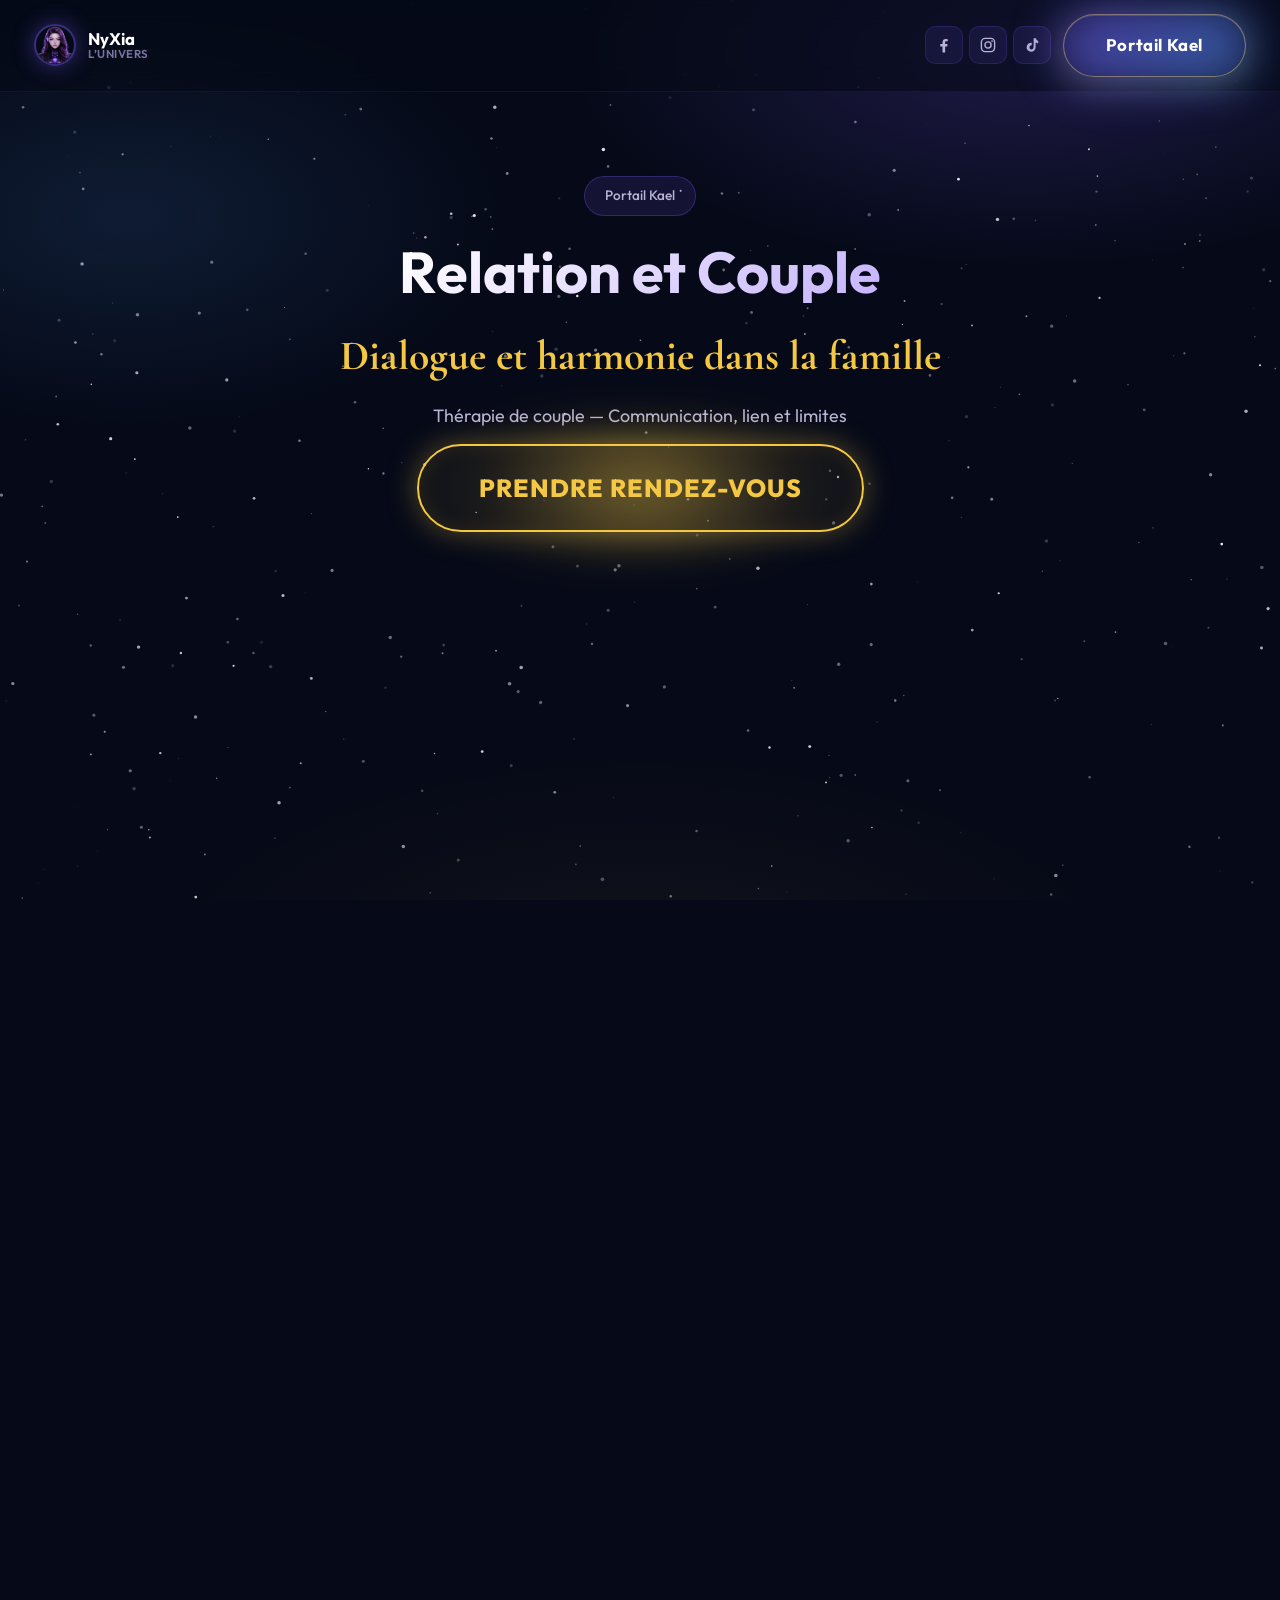
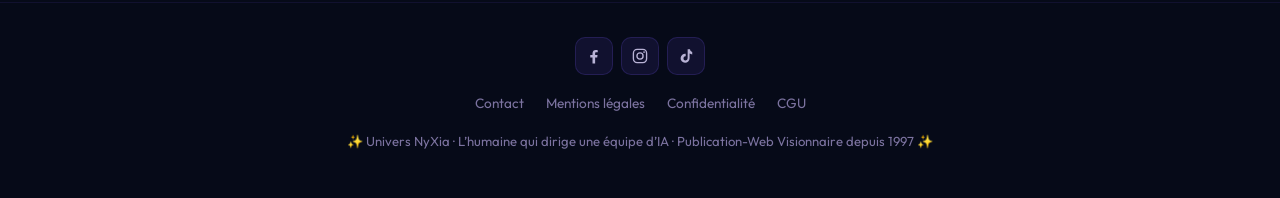
==== commit 8cb75de5: "Update footer social links and content" ====
--- a/index.html
+++ b/index.html
@@ -29,7 +29,7 @@
 <section class="section-wrap" id="nx-transform"></section>
 
 
-<footer class="footer" id="nx-footer"><div class="footer-socials"><a class="social-btn" href="https://www.facebook.com/LeMiroirdeNyXia/" target="_blank" rel="noopener" aria-label="Facebook" title="Facebook"><svg viewBox="0 0 24 24" width="18" height="18" aria-hidden="true"><path fill="currentColor" d="M13.5 22v-8h2.8l.4-3.2h-3.2V8.7c0-.9.3-1.6 1.7-1.6H17V4.2c-.3 0-1.4-.2-2.6-.2-2.6 0-4.4 1.6-4.4 4.5v2.3H7V14h3v8h3.5z"/></svg></a><a class="social-btn" href="https://www.instagram.com/nyxia_ia/" target="_blank" rel="noopener" aria-label="Instagram" title="Instagram"><svg viewBox="0 0 24 24" width="18" height="18" aria-hidden="true"><rect x="3.2" y="3.2" width="17.6" height="17.6" rx="5" ry="5" fill="none" stroke="currentColor" stroke-width="1.8"/><circle cx="12" cy="12" r="4.1" fill="none" stroke="currentColor" stroke-width="1.8"/><circle cx="17.4" cy="6.8" r="1.15" fill="currentColor"/></svg></a><a class="social-btn" href="https://www.tiktok.com/@lemiroirdenyxia" target="_blank" rel="noopener" aria-label="TikTok" title="TikTok"><svg viewBox="0 0 24 24" width="18" height="18" aria-hidden="true"><path fill="currentColor" d="M14.2 3h3.1c.3 1.7 1.3 3.1 3 3.8v3.1c-1.2 0-2.4-.4-3.5-1.1v6.2a6 6 0 1 1-5.2-5.9v3.2a2.8 2.8 0 1 0 2.6 2.8V3z"/></svg></a></div><div class="footer-links"><a href="https://m.me/LeMiroirdeNyXia">Contact</a><a href="#">Mentions légales</a><a href="#">Confidentialité</a><a href="#">CGU</a></div><p class="footer-sign">✨ Univers NyXia · L’humaine qui dirige une équipe d’IA · Publication-Web Visionnaire depuis 1997 ✨</p></footer>
+<footer class="footer" id="nx-footer"><div class="footer-socials"><a class="social-btn" href="https://www.facebook.com/UniversNyXia" target="_blank" rel="noopener" aria-label="Facebook" title="Facebook"><svg viewBox="0 0 24 24" width="18" height="18" aria-hidden="true"><path fill="currentColor" d="M13.5 22v-8h2.8l.4-3.2h-3.2V8.7c0-.9.3-1.6 1.7-1.6H17V4.2c-.3 0-1.4-.2-2.6-.2-2.6 0-4.4 1.6-4.4 4.5v2.3H7V14h3v8h3.5z"/></svg></a><a class="social-btn" href="https://www.instagram.com/nyxia_ia/" target="_blank" rel="noopener" aria-label="Instagram" title="Instagram"><svg viewBox="0 0 24 24" width="18" height="18" aria-hidden="true"><rect x="3.2" y="3.2" width="17.6" height="17.6" rx="5" ry="5" fill="none" stroke="currentColor" stroke-width="1.8"/><circle cx="12" cy="12" r="4.1" fill="none" stroke="currentColor" stroke-width="1.8"/><circle cx="17.4" cy="6.8" r="1.15" fill="currentColor"/></svg></a><a class="social-btn" href="https://www.tiktok.com/@univers_nyxia?lang=fr" target="_blank" rel="noopener" aria-label="TikTok" title="TikTok"><svg viewBox="0 0 24 24" width="18" height="18" aria-hidden="true"><path fill="currentColor" d="M14.2 3h3.1c.3 1.7 1.3 3.1 3 3.8v3.1c-1.2 0-2.4-.4-3.5-1.1v6.2a6 6 0 1 1-5.2-5.9v3.2a2.8 2.8 0 1 0 2.6 2.8V3z"/></svg></a></div><div class="footer-links"><a href="https://m.me/LeMiroirdeNyXia">Contact</a><a href="#">Mentions légales</a><a href="#">Confidentialité</a><a href="#">CGU</a></div><p class="footer-sign">✨ Univers NyXia · L’humaine qui dirige une équipe d’IA · Publication-Web Visionnaire depuis 1997 ✨</p></footer>
 
 <script src="/js/starry-bg.js" defer></script>
 </body>
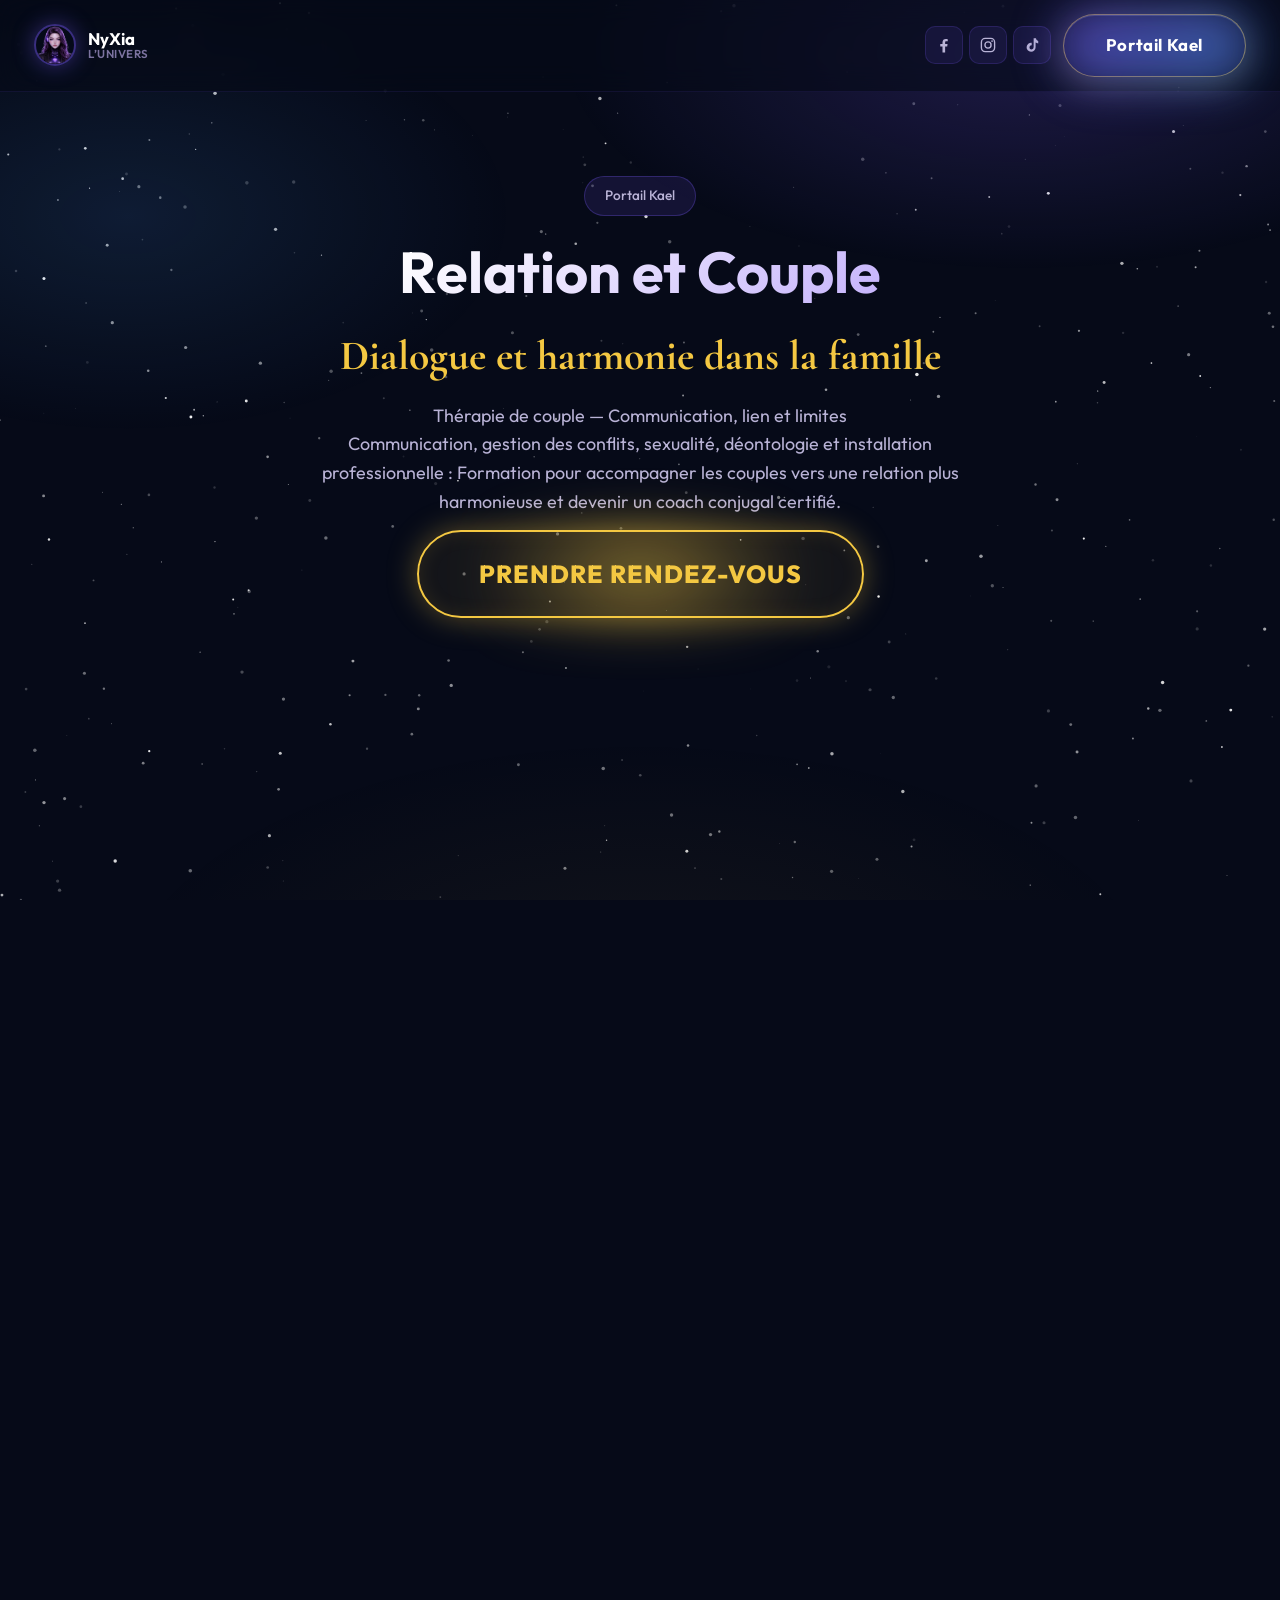
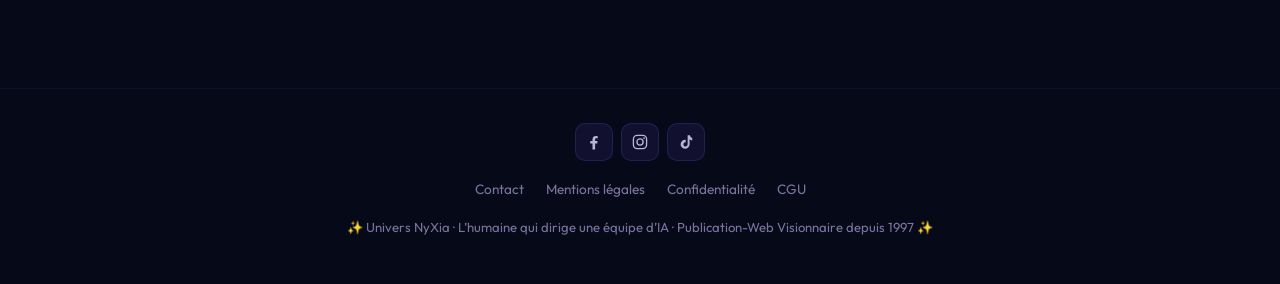
==== commit 412949c5: "Add files via upload" ====
--- a/index.html
+++ b/index.html
@@ -15,8 +15,9 @@
 <canvas id="starry-canvas"></canvas>
 <div class="aura"></div>
 
-<header class="site-header" id="nx-header"><a class="brand" href="/"><img src="/images/NyXia.png" alt="NyXia"><span class="brand-name"><b>NyXia</b><span>L’univers</span></span></a><div class="header-right"><div class="socials"><a class="social-btn" href="https://www.facebook.com/UniversNyXia" target="_blank" rel="noopener" aria-label="Facebook" title="Facebook"><svg viewBox="0 0 24 24" width="18" height="18" aria-hidden="true"><path fill="currentColor" d="M13.5 22v-8h2.8l.4-3.2h-3.2V8.7c0-.9.3-1.6 1.7-1.6H17V4.2c-.3 0-1.4-.2-2.6-.2-2.6 0-4.4 1.6-4.4 4.5v2.3H7V14h3v8h3.5z"/></svg></a><a class="social-btn" href="https://www.instagram.com/nyxia_ia/" target="_blank" rel="noopener" aria-label="Instagram" title="Instagram"><svg viewBox="0 0 24 24" width="18" height="18" aria-hidden="true"><rect x="3.2" y="3.2" width="17.6" height="17.6" rx="5" ry="5" fill="none" stroke="currentColor" stroke-width="1.8"/><circle cx="12" cy="12" r="4.1" fill="none" stroke="currentColor" stroke-width="1.8"/><circle cx="17.4" cy="6.8" r="1.15" fill="currentColor"/></svg></a><a class="social-btn" href="https://www.tiktok.com/@univers_nyxia?lang=fr" target="_blank" rel="noopener" aria-label="TikTok" title="TikTok"><svg viewBox="0 0 24 24" width="18" height="18" aria-hidden="true"><path fill="currentColor" d="M14.2 3h3.1c.3 1.7 1.3 3.1 3 3.8v3.1c-1.2 0-2.4-.4-3.5-1.1v6.2a6 6 0 1 1-5.2-5.9v3.2a2.8 2.8 0 1 0 2.6 2.8V3z"/></svg></a></div><span class="cta-glass-wrap"><a class="btn-glass" style="border-color:rgba(244,200,66,.55);box-shadow:inset 0 1px 0 rgba(255,255,255,.18),0 8px 30px rgba(244,200,66,.16)" href="/login.html">Portail Kael</a></span></div></header>
-<section class="hero" id="nx-hero"><span class="hero-eyebrow">Portail Kael </span><h1>Relation et Couple </h1><h2>Dialogue et harmonie dans la famille</h2><div class="hero-lead">Thérapie de couple — Communication, lien et limites</div><div class="hero-cta"><span class="cta-gold-wrap"><a class="btn-gold-xl" href="/login.html">Prendre Rendez-vous</a></span></div></section>
+<header class="site-header" id="nx-header"><a class="brand" href="/"><img src="/images/NyXia.png" alt="NyXia"><span class="brand-name"><b>NyXia</b><span>L’univers</span></span></a><div class="header-right"><div class="socials"><a class="social-btn" href="https://www.facebook.com/LeMiroirdeNyXia/" target="_blank" rel="noopener" aria-label="Facebook" title="Facebook"><svg viewBox="0 0 24 24" width="18" height="18" aria-hidden="true"><path fill="currentColor" d="M13.5 22v-8h2.8l.4-3.2h-3.2V8.7c0-.9.3-1.6 1.7-1.6H17V4.2c-.3 0-1.4-.2-2.6-.2-2.6 0-4.4 1.6-4.4 4.5v2.3H7V14h3v8h3.5z"/></svg></a><a class="social-btn" href="https://www.instagram.com/nyxia_ia/" target="_blank" rel="noopener" aria-label="Instagram" title="Instagram"><svg viewBox="0 0 24 24" width="18" height="18" aria-hidden="true"><rect x="3.2" y="3.2" width="17.6" height="17.6" rx="5" ry="5" fill="none" stroke="currentColor" stroke-width="1.8"/><circle cx="12" cy="12" r="4.1" fill="none" stroke="currentColor" stroke-width="1.8"/><circle cx="17.4" cy="6.8" r="1.15" fill="currentColor"/></svg></a><a class="social-btn" href="https://www.tiktok.com/@lemiroirdenyxia" target="_blank" rel="noopener" aria-label="TikTok" title="TikTok"><svg viewBox="0 0 24 24" width="18" height="18" aria-hidden="true"><path fill="currentColor" d="M14.2 3h3.1c.3 1.7 1.3 3.1 3 3.8v3.1c-1.2 0-2.4-.4-3.5-1.1v6.2a6 6 0 1 1-5.2-5.9v3.2a2.8 2.8 0 1 0 2.6 2.8V3z"/></svg></a></div><span class="cta-glass-wrap"><a class="btn-glass" style="border-color:rgba(244,200,66,.55);box-shadow:inset 0 1px 0 rgba(255,255,255,.18),0 8px 30px rgba(244,200,66,.16)" href="/login.html">Portail Kael</a></span></div></header>
+<section class="hero" id="nx-hero"><span class="hero-eyebrow">Portail Kael </span><h1>Relation et Couple </h1><h2>Dialogue et harmonie dans la famille</h2><div class="hero-lead">Thérapie de couple — Communication, lien et limites <br>  
+Communication, gestion des conflits, sexualité, déontologie et installation professionnelle : Formation pour accompagner les couples vers une relation plus harmonieuse et devenir un coach conjugal certifié.</div><div class="hero-cta"><span class="cta-gold-wrap"><a class="btn-gold-xl" href="/login.html">Prendre Rendez-vous</a></span></div></section>
 <section class="section-wrap" id="nx-problem"></section>
 <section class="section-wrap" id="nx-journey"></section>
 <section class="section-wrap" id="nx-content"></section>
@@ -29,7 +30,7 @@
 <section class="section-wrap" id="nx-transform"></section>
 
 
-<footer class="footer" id="nx-footer"><div class="footer-socials"><a class="social-btn" href="https://www.facebook.com/UniversNyXia" target="_blank" rel="noopener" aria-label="Facebook" title="Facebook"><svg viewBox="0 0 24 24" width="18" height="18" aria-hidden="true"><path fill="currentColor" d="M13.5 22v-8h2.8l.4-3.2h-3.2V8.7c0-.9.3-1.6 1.7-1.6H17V4.2c-.3 0-1.4-.2-2.6-.2-2.6 0-4.4 1.6-4.4 4.5v2.3H7V14h3v8h3.5z"/></svg></a><a class="social-btn" href="https://www.instagram.com/nyxia_ia/" target="_blank" rel="noopener" aria-label="Instagram" title="Instagram"><svg viewBox="0 0 24 24" width="18" height="18" aria-hidden="true"><rect x="3.2" y="3.2" width="17.6" height="17.6" rx="5" ry="5" fill="none" stroke="currentColor" stroke-width="1.8"/><circle cx="12" cy="12" r="4.1" fill="none" stroke="currentColor" stroke-width="1.8"/><circle cx="17.4" cy="6.8" r="1.15" fill="currentColor"/></svg></a><a class="social-btn" href="https://www.tiktok.com/@univers_nyxia?lang=fr" target="_blank" rel="noopener" aria-label="TikTok" title="TikTok"><svg viewBox="0 0 24 24" width="18" height="18" aria-hidden="true"><path fill="currentColor" d="M14.2 3h3.1c.3 1.7 1.3 3.1 3 3.8v3.1c-1.2 0-2.4-.4-3.5-1.1v6.2a6 6 0 1 1-5.2-5.9v3.2a2.8 2.8 0 1 0 2.6 2.8V3z"/></svg></a></div><div class="footer-links"><a href="https://m.me/LeMiroirdeNyXia">Contact</a><a href="#">Mentions légales</a><a href="#">Confidentialité</a><a href="#">CGU</a></div><p class="footer-sign">✨ Univers NyXia · L’humaine qui dirige une équipe d’IA · Publication-Web Visionnaire depuis 1997 ✨</p></footer>
+<footer class="footer" id="nx-footer"><div class="footer-socials"><a class="social-btn" href="https://www.facebook.com/LeMiroirdeNyXia/" target="_blank" rel="noopener" aria-label="Facebook" title="Facebook"><svg viewBox="0 0 24 24" width="18" height="18" aria-hidden="true"><path fill="currentColor" d="M13.5 22v-8h2.8l.4-3.2h-3.2V8.7c0-.9.3-1.6 1.7-1.6H17V4.2c-.3 0-1.4-.2-2.6-.2-2.6 0-4.4 1.6-4.4 4.5v2.3H7V14h3v8h3.5z"/></svg></a><a class="social-btn" href="https://www.instagram.com/nyxia_ia/" target="_blank" rel="noopener" aria-label="Instagram" title="Instagram"><svg viewBox="0 0 24 24" width="18" height="18" aria-hidden="true"><rect x="3.2" y="3.2" width="17.6" height="17.6" rx="5" ry="5" fill="none" stroke="currentColor" stroke-width="1.8"/><circle cx="12" cy="12" r="4.1" fill="none" stroke="currentColor" stroke-width="1.8"/><circle cx="17.4" cy="6.8" r="1.15" fill="currentColor"/></svg></a><a class="social-btn" href="https://www.tiktok.com/@lemiroirdenyxia" target="_blank" rel="noopener" aria-label="TikTok" title="TikTok"><svg viewBox="0 0 24 24" width="18" height="18" aria-hidden="true"><path fill="currentColor" d="M14.2 3h3.1c.3 1.7 1.3 3.1 3 3.8v3.1c-1.2 0-2.4-.4-3.5-1.1v6.2a6 6 0 1 1-5.2-5.9v3.2a2.8 2.8 0 1 0 2.6 2.8V3z"/></svg></a></div><div class="footer-links"><a href="https://m.me/LeMiroirdeNyXia">Contact</a><a href="#">Mentions légales</a><a href="#">Confidentialité</a><a href="#">CGU</a></div><p class="footer-sign">✨ Univers NyXia · L’humaine qui dirige une équipe d’IA · Publication-Web Visionnaire depuis 1997 ✨</p></footer>
 
 <script src="/js/starry-bg.js" defer></script>
 </body>
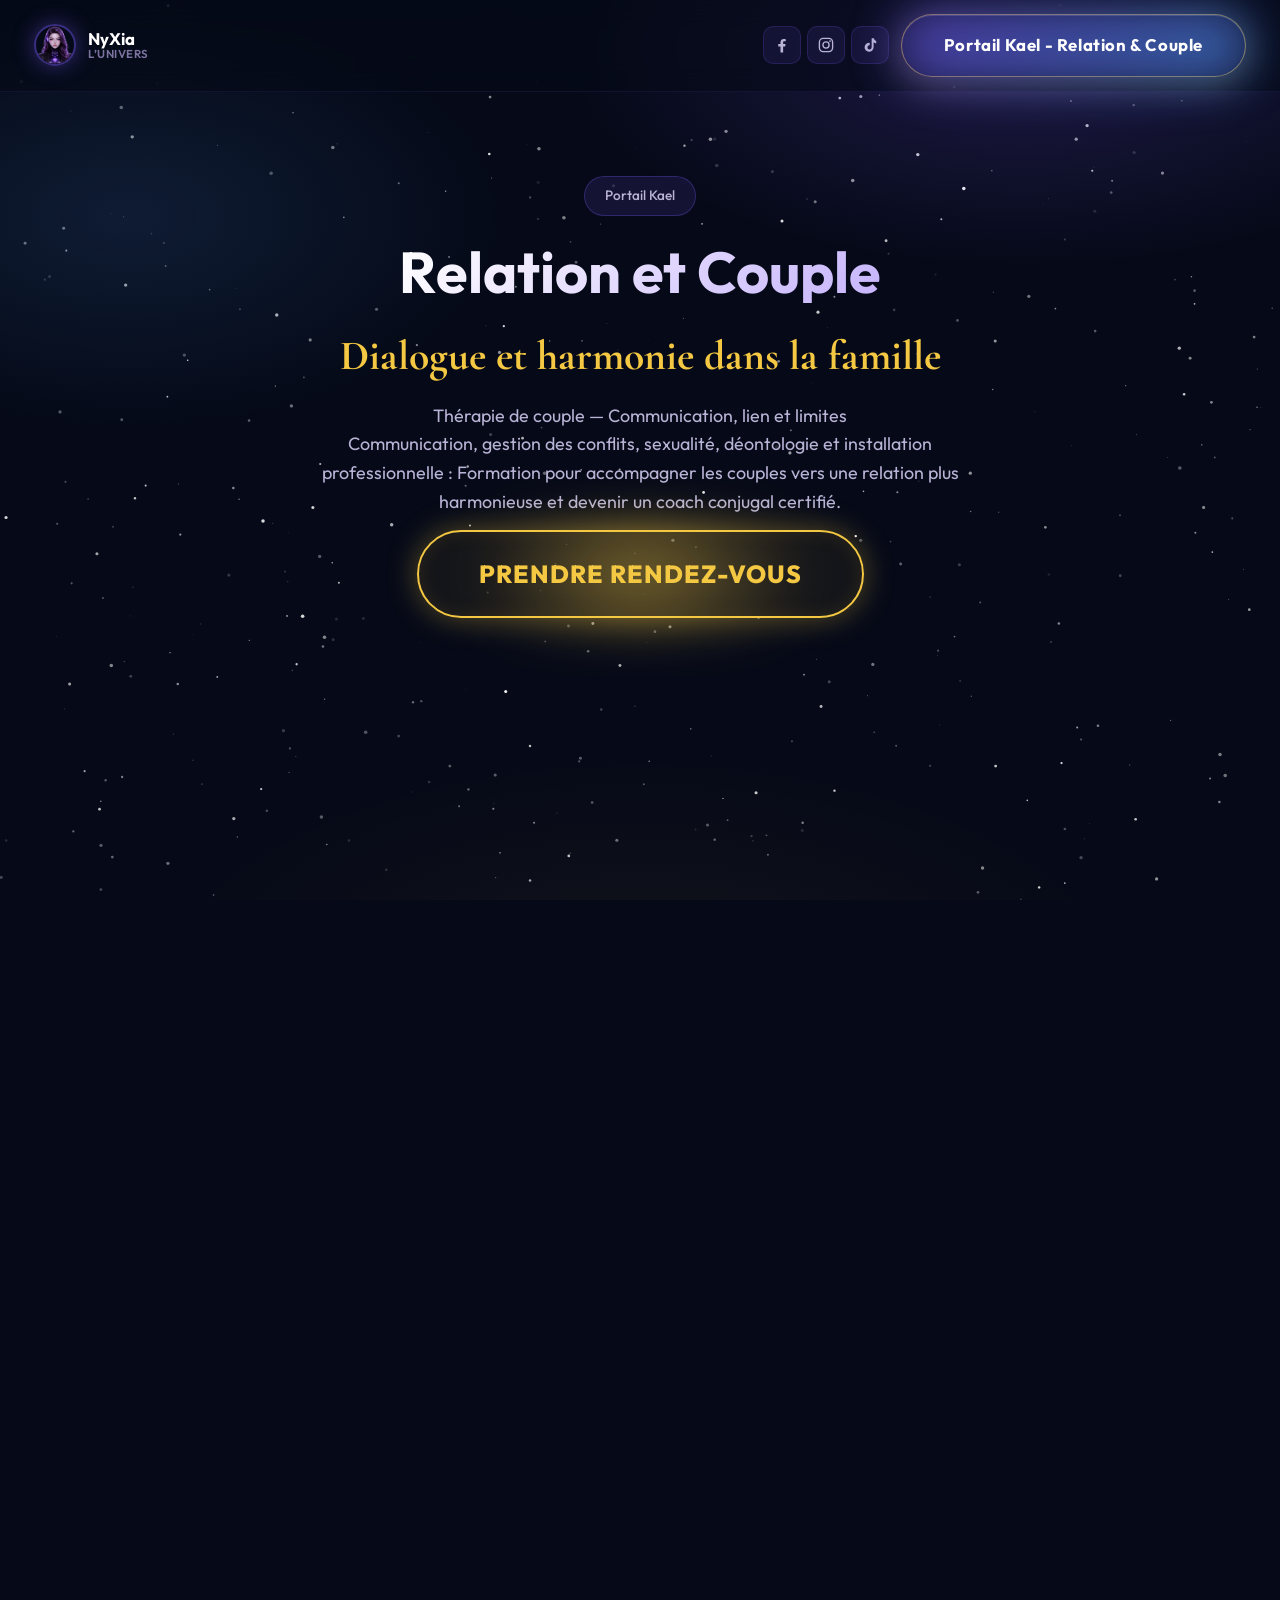
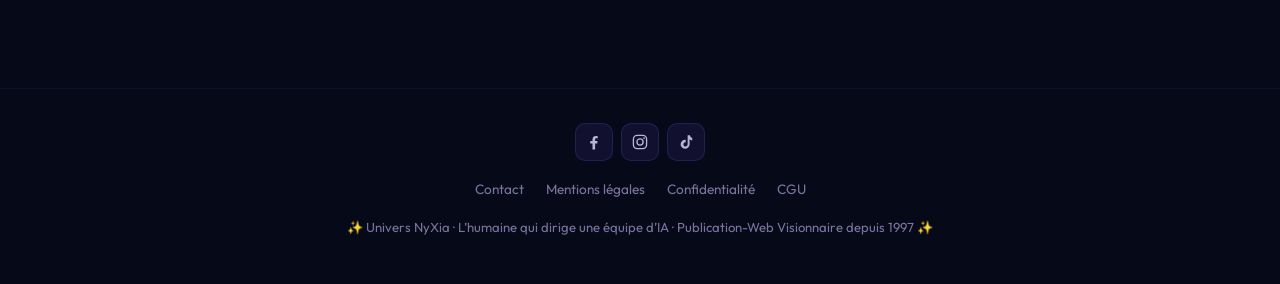
==== commit a3efee15: "Add files via upload" ====
--- a/index.html
+++ b/index.html
@@ -15,7 +15,7 @@
 <canvas id="starry-canvas"></canvas>
 <div class="aura"></div>
 
-<header class="site-header" id="nx-header"><a class="brand" href="/"><img src="/images/NyXia.png" alt="NyXia"><span class="brand-name"><b>NyXia</b><span>L’univers</span></span></a><div class="header-right"><div class="socials"><a class="social-btn" href="https://www.facebook.com/LeMiroirdeNyXia/" target="_blank" rel="noopener" aria-label="Facebook" title="Facebook"><svg viewBox="0 0 24 24" width="18" height="18" aria-hidden="true"><path fill="currentColor" d="M13.5 22v-8h2.8l.4-3.2h-3.2V8.7c0-.9.3-1.6 1.7-1.6H17V4.2c-.3 0-1.4-.2-2.6-.2-2.6 0-4.4 1.6-4.4 4.5v2.3H7V14h3v8h3.5z"/></svg></a><a class="social-btn" href="https://www.instagram.com/nyxia_ia/" target="_blank" rel="noopener" aria-label="Instagram" title="Instagram"><svg viewBox="0 0 24 24" width="18" height="18" aria-hidden="true"><rect x="3.2" y="3.2" width="17.6" height="17.6" rx="5" ry="5" fill="none" stroke="currentColor" stroke-width="1.8"/><circle cx="12" cy="12" r="4.1" fill="none" stroke="currentColor" stroke-width="1.8"/><circle cx="17.4" cy="6.8" r="1.15" fill="currentColor"/></svg></a><a class="social-btn" href="https://www.tiktok.com/@lemiroirdenyxia" target="_blank" rel="noopener" aria-label="TikTok" title="TikTok"><svg viewBox="0 0 24 24" width="18" height="18" aria-hidden="true"><path fill="currentColor" d="M14.2 3h3.1c.3 1.7 1.3 3.1 3 3.8v3.1c-1.2 0-2.4-.4-3.5-1.1v6.2a6 6 0 1 1-5.2-5.9v3.2a2.8 2.8 0 1 0 2.6 2.8V3z"/></svg></a></div><span class="cta-glass-wrap"><a class="btn-glass" style="border-color:rgba(244,200,66,.55);box-shadow:inset 0 1px 0 rgba(255,255,255,.18),0 8px 30px rgba(244,200,66,.16)" href="/login.html">Portail Kael</a></span></div></header>
+<header class="site-header" id="nx-header"><a class="brand" href="/"><img src="/images/NyXia.png" alt="NyXia"><span class="brand-name"><b>NyXia</b><span>L’univers</span></span></a><div class="header-right"><div class="socials"><a class="social-btn" href="https://www.facebook.com/LeMiroirdeNyXia/" target="_blank" rel="noopener" aria-label="Facebook" title="Facebook"><svg viewBox="0 0 24 24" width="18" height="18" aria-hidden="true"><path fill="currentColor" d="M13.5 22v-8h2.8l.4-3.2h-3.2V8.7c0-.9.3-1.6 1.7-1.6H17V4.2c-.3 0-1.4-.2-2.6-.2-2.6 0-4.4 1.6-4.4 4.5v2.3H7V14h3v8h3.5z"/></svg></a><a class="social-btn" href="https://www.instagram.com/nyxia_ia/" target="_blank" rel="noopener" aria-label="Instagram" title="Instagram"><svg viewBox="0 0 24 24" width="18" height="18" aria-hidden="true"><rect x="3.2" y="3.2" width="17.6" height="17.6" rx="5" ry="5" fill="none" stroke="currentColor" stroke-width="1.8"/><circle cx="12" cy="12" r="4.1" fill="none" stroke="currentColor" stroke-width="1.8"/><circle cx="17.4" cy="6.8" r="1.15" fill="currentColor"/></svg></a><a class="social-btn" href="https://www.tiktok.com/@lemiroirdenyxia" target="_blank" rel="noopener" aria-label="TikTok" title="TikTok"><svg viewBox="0 0 24 24" width="18" height="18" aria-hidden="true"><path fill="currentColor" d="M14.2 3h3.1c.3 1.7 1.3 3.1 3 3.8v3.1c-1.2 0-2.4-.4-3.5-1.1v6.2a6 6 0 1 1-5.2-5.9v3.2a2.8 2.8 0 1 0 2.6 2.8V3z"/></svg></a></div><span class="cta-glass-wrap"><a class="btn-glass" style="border-color:rgba(244,200,66,.55);box-shadow:inset 0 1px 0 rgba(255,255,255,.18),0 8px 30px rgba(244,200,66,.16)" href="/login.html">Portail Kael - Relation &amp; Couple</a></span></div></header>
 <section class="hero" id="nx-hero"><span class="hero-eyebrow">Portail Kael </span><h1>Relation et Couple </h1><h2>Dialogue et harmonie dans la famille</h2><div class="hero-lead">Thérapie de couple — Communication, lien et limites <br>  
 Communication, gestion des conflits, sexualité, déontologie et installation professionnelle : Formation pour accompagner les couples vers une relation plus harmonieuse et devenir un coach conjugal certifié.</div><div class="hero-cta"><span class="cta-gold-wrap"><a class="btn-gold-xl" href="/login.html">Prendre Rendez-vous</a></span></div></section>
 <section class="section-wrap" id="nx-problem"></section>
